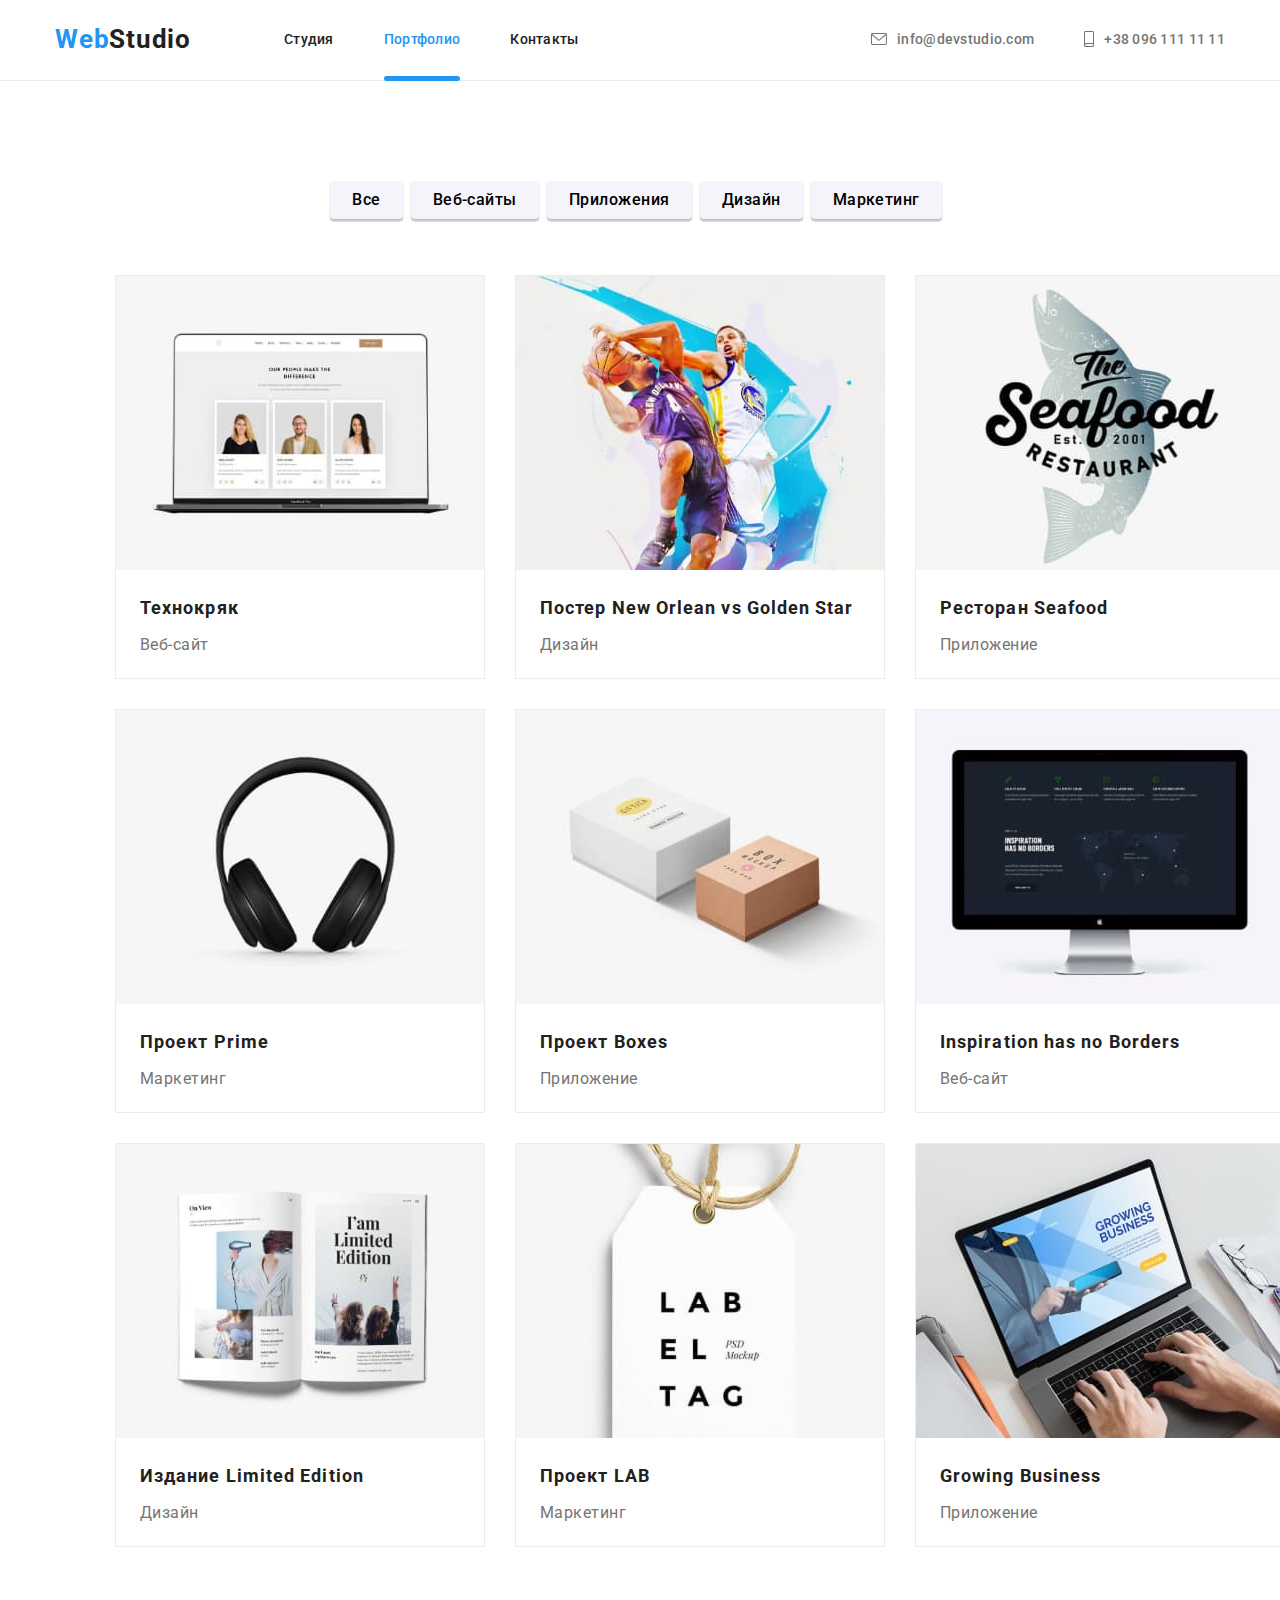
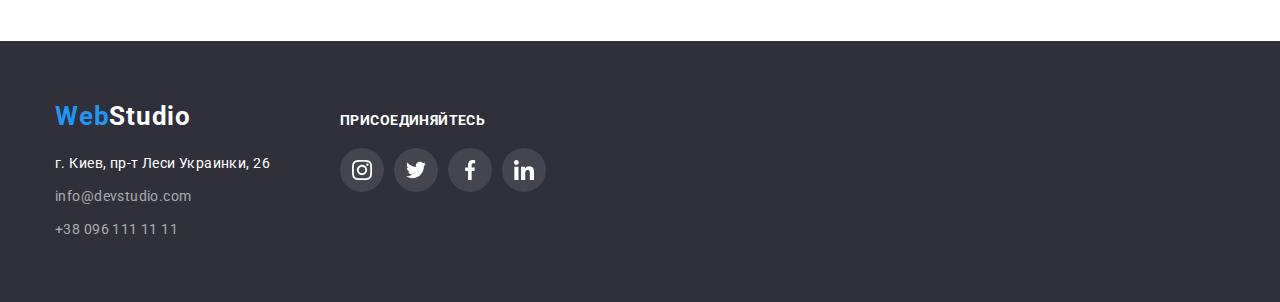
==== portfolio.html @ c692334c "add" ====
<!DOCTYPE html>
<html lang="ru">
<head>
    <meta charset="UTF-8">
    <meta http-equiv="X-UA-Compatible" content="IE=edge">
    <meta name="viewport" content="width=device-width, initial-scale=1.0">
    <title>Эффективные решения для вашего бизнеса</title>
    <link rel="preconnect" href="https://fonts.googleapis.com">
    <link rel="preconnect" href="https://fonts.gstatic.com" crossorigin>
    <link href="https://fonts.googleapis.com/css2?family=Raleway:wght@700&family=Roboto:wght@400;500;700;900&display=swap" rel="stylesheet">
    <link rel="stylesheet" href="https://cdnjs.cloudflare.com/ajax/libs/modern-normalize/1.1.0/modern-normalize.min.css">
    <link rel="stylesheet" href="./css/style.css">
    
</head>
<body>
    <header class="header">
        <div class="container header-container">
        <a class="header-logo link" href="./index.html"><span class="header-logo-web">Web</span>Studio</a>
        <nav class="header-nav">
            <ul class="list header-list">
                <li class="header-item"><a class="link header-link" href="./index.html"
                    rel="noopener noreferrer">Студия</a></li>
                <li class="header-item"><a class="link header-link current" href="./portfolio.html"
                    rel="noopener noreferrer">Портфолио</a></li>
                <li class="header-item"><a class="link header-link" href="">Контакты</a></li>            
             </ul>
        </nav>         
                        
            <ul class="list header-tel-item">
                <li class="header-mail-img">
                    <a class="link header-tel" href="mailto:info@devstudio.com">
                        <svg class="header-mail" width="16" height="12">
                            <use href="./images/icons.svg#icon-envelope">
                             </use>
                        </svg>                        
                        info@devstudio.com
                    </a>
                </li>
                <li class="header-mail-img">
                    <a class="link header-tel" href="tel:+380961111111">
                        
                        <svg class="header-mail" width="10" height="16">
                            <use href="./images/icons.svg#icon-smartphone">
                            </use>
                        </svg>
                        +38 096 111 11 11
                    </a>
                </li>
            </ul>
        
        </div>    
    </header>
<main>
    <section class="hero-portfolio">
        <div class="container">
        <ul class="list-btn" style="list-style:none;">
            <li>
                <button type="button" class="hero-list-btn">
                Все
                </button> 
            </li>
            <li>
                <button type="button" class="hero-list-btn">
                Веб-сайты
                </button> 
            </li>
            <li>
                <button type="button" class="hero-list-btn">
                Приложения
                </button> 
            </li>
            <li>
                <button type="button" class="hero-list-btn">
                Дизайн
                </button> 
            </li>
            <li>
                <button type="button" class="hero-list-btn">
                Маркетинг
                </button> 
            </li>
        </ul>
        </div>
    </section>
    <section class="portfolio">
        <div class="container">
        <ul class="portfolio-list" style="list-style:none;">
            <li class="portfolio-list-item">
                <div class="portfolio-list-item-wrap">
                <img src="./images/web-img-1.jpg" alt="Веб-сайт1"
                width="370"
                height="294">
                <p class="web-img-text">Технокряк это современная площадка распространения коронавируса. Компании используют эту платформу для цифрового шпионажа и атак на защищённые сервера конкурентов.
                </p>
                </div>
                <h3 class="portfolio-title">Технокряк</h3>
                <p class="portfolio-text">Веб-сайт</p>
            </li>
            <li class="portfolio-list-item">
                <div class="portfolio-list-item-wrap">
                <img src="./images/design-img-1.jpg" alt="Дизайн1"
                width="370"
                height="294">
                <p class="web-img-text">Технокряк это современная площадка распространения коронавируса. Компании используют эту платформу для цифрового шпионажа и атак на защищённые сервера конкурентов.
                </p>
                </div>
                <h3 class="portfolio-title">Постер New Orlean vs Golden Star</h3>
                <p class="portfolio-text">Дизайн</p>
            </li>
            <li class="portfolio-list-item">
                <div class="portfolio-list-item-wrap">
                <img src="./images/app-img-1.jpg" alt="Приложение1"
                width="370"
                height="294">
                <p class="web-img-text">Технокряк это современная площадка распространения коронавируса. Компании используют эту платформу для цифрового шпионажа и атак на защищённые сервера конкурентов.
                </p>
                </div>
                <h3 class="portfolio-title">Ресторан Seafood</h3>
                <p class="portfolio-text">Приложение</p>
            </li>
            <li class="portfolio-list-item">
                <div class="portfolio-list-item-wrap">
                <img src="./images/marketing-img-1.jpg" alt="Маркетинг1"
                width="370"
                height="294">
                <p class="web-img-text">Технокряк это современная площадка распространения коронавируса. Компании используют эту платформу для цифрового шпионажа и атак на защищённые сервера конкурентов.
                </p>
                </div>
                <h3 class="portfolio-title">Проект Prime</h3>
                <p class="portfolio-text">Маркетинг</p>
            </li>
            <li class="portfolio-list-item">
                <div class="portfolio-list-item-wrap">
                <img src="./images/app-img-2.jpg" alt="Приложение2"
                width="370"
                height="294">
                <p class="web-img-text">Технокряк это современная площадка распространения коронавируса. Компании используют эту платформу для цифрового шпионажа и атак на защищённые сервера конкурентов.
                </p>
                </div>
                <h3 class="portfolio-title">Проект Boxes</h3>
                <p class="portfolio-text">Приложение</p>
            </li>
            <li class="portfolio-list-item">
                <div class="portfolio-list-item-wrap">
                <img src="./images/web-img-2.jpg" alt="Веб-сайт2"
                width="370"
                height="294">
                <p class="web-img-text">Технокряк это современная площадка распространения коронавируса. Компании используют эту платформу для цифрового шпионажа и атак на защищённые сервера конкурентов.
                </p>
                </div>
                <h3 class="portfolio-title" lang="en">Inspiration has no Borders</h3>
                <p class="portfolio-text">Веб-сайт</p>
            </li>
            <li class="portfolio-list-item">
                <div class="portfolio-list-item-wrap">
                <img src="./images/design-img-2.jpg" alt="Дизайн2"
                width="370"
                height="294">
                <p class="web-img-text">Технокряк это современная площадка распространения коронавируса. Компании используют эту платформу для цифрового шпионажа и атак на защищённые сервера конкурентов.
                </p>
                </div>
                <h3 class="portfolio-title">Издание Limited Edition</h3>
                <p class="portfolio-text">Дизайн</p>
            </li>
            <li class="portfolio-list-item">
                <div class="portfolio-list-item-wrap">
                <img src="./images/marketing-img-2.jpg" alt="Маркетинг2"
                width="370"
                height="294">
                <p class="web-img-text">Технокряк это современная площадка распространения коронавируса. Компании используют эту платформу для цифрового шпионажа и атак на защищённые сервера конкурентов.
                </p>
                </div>
                <h3 class="portfolio-title">Проект LAB</h3>
                <p class="portfolio-text">Маркетинг</p>
            </li>
            <li class="portfolio-list-item">
                <div class="portfolio-list-item-wrap">
                <img src="./images/app-img-3.jpg" alt="Приложение3"
                width="370"
                height="294">
                <p class="web-img-text">Технокряк это современная площадка распространения коронавируса. Компании используют эту платформу для цифрового шпионажа и атак на защищённые сервера конкурентов.
                </p>
                </div>
                <h3 class="portfolio-title" lang="en">Growing Business</h3>
                <p class="portfolio-text">Приложение</p>
            </li>
        </ul>
    
        </div>
    </section>
</main>
<footer class="footer">
    <div class="container footer-all">
    <div class="footer-one">
    <a class="footer-name" href="./index.html"><span class="footer-name-web">Web</span>Studio</a>
        <address>                 
            <ul class="list2" style="list-style:none;">
                <li>
                    <a class="link footer-link-adress" href="https://goo.gl/maps/Z5e63TXr589WFTZRA" 
                    target="_blank"
                    rel="noopener noreferrer"
                    >г. Киев, пр-т Леси Украинки, 26</a>
                </li>        
                <li>
                    <a class="link footer-link" href="mailto:info@devstudio.com">info@devstudio.com</a>
                </li>
                <li>
                    <a class="link footer-link" href="tel:+380961111111">+38 096 111 11 11</a>
                </li>
             </ul>
        </address>
    </div>
    <div class="footer-two">
        <h3 class="footer-name-2">
            Присоединяйтесь
        </h3>
        <ul class="footer-name-2-list" style="list-style:none;">
            <li class="footer-social-item">
                <a href="" class="footer-social-link">
                    <svg class="footer-social-icon" width="20" height="20">
                        <use href="./images/icons.svg#icon-instagram"></use>
                    </svg>
                </a>
            </li>
            <li class="footer-social-item">
                <a href="" class="footer-social-link">
                    <svg class="footer-social-icon" width="20" height="20">
                        <use href="./images/icons.svg#icon-twitter"></use>
                    </svg>
                </a>
            </li>
            <li class="footer-social-item">
                <a href="" class="footer-social-link">
                    <svg class="footer-social-icon" width="20" height="20">
                        <use href="./images/icons.svg#icon-facebook"></use>
                    </svg>
                </a>
            </li>
            <li class="footer-social-item">
                <a href="" class="footer-social-link">
                    <svg class="footer-social-icon" width="20" height="20">
                        <use href="./images/icons.svg#icon-linkedin"></use>
                    </svg>
                </a>
            </li>
        </ul>
    </div>
    </div>
</footer>

</body>
</html>
---- css/style.css ----
html {
    box-sizing: border-box;
}
*,
*::before,
*::after {
    box-sizing: inherit;
}


h1,
h2,
h3,
h4,
h5,
h6,
p {
    margin: 0;
}

ul {
    margin: 0;
    padding: 0;
}
.li {
    display: inline-block;
}
button {
    cursor: pointer;
}

img {
    display: block;
}


:root {
--header-color: #212121;
--text-color: #757575;
--btn-color: #FFFFFF;
--accent-color:#2196F3;
--first-title-color: #ffffff;
--second-title-color: #212121;
}
body {
    font-family: "Roboto", sans-serif;
    color: grey;
    margin: 0;
}

.list {
    list-style: none;
}

.link {
    text-decoration: none;
}

.visually-hidden {
position: absolute;
white-space: nowrap;
width: 1px;
height: 1px;
overflow: hidden;
border: 0;
padding: 0;
clip: rect(0 0 0 0);
clip-path: inset(50%);
margin: -1px;
}

.container {
    width: 1200px;
    padding-left: 15px;
    padding-right: 15px;
    margin: 0 auto;
    /* outline: 2px solid tomato; */
}


/* ----------HEADER----------- */
.header {
    background-color: #FFFFFF;
    padding-top: 24px;
    padding-bottom: 25px;
    border-bottom: 1px solid #ECECEC;
    }
.header-logo {
    margin-right: 93px;

}
.header-item {
    margin-right: 50px;
}

.header-item:last-child {
    margin-right: 0;
}
.header-container {
    display: flex;
    align-items: center;
    width: 1200px;
    padding-left: 15px;
    padding-right: 15px;
    
}

.list {
    display: flex;
    margin-left: auto;
    list-style: none;
    font-weight: 500;
    justify-content: space-evenly    ;
    align-items: center;

  }
  
.header-logo {
    font-weight: bold;
    font-size: 26px;
    line-height: 1.19;
    letter-spacing: 0.03em;
    color: var(--header-color);
}
.header-logo-web {
    font-weight: bold;
    font-size: 26px;
    line-height: 1.19;
    letter-spacing: 0.03em;
    color: var(--accent-color); 
    
}
.header-link {
    font-weight: 500;
    font-size: 14px;
    line-height: 1.4;
    letter-spacing: 0.02em;
    color: var(--header-color);
    display: block;
    transition: color cubic-bezier(0.4, 0, 0.2, 1) 250ms;
}
.current {
    color: #2196F3;
    position: relative;
}
.current::after {
    content: "";
    width: 100%;
    height: 5px;
    border-radius: 3px;
    position: absolute;
    background-color: #2196F3;
    left: 0;
    bottom: -32px;

}

.header-link:hover, 
.header-link:focus {
    color: #2196F3;
}

.header-tel {
    font-weight: 500;
    font-size: 14px;
    line-height: 1.4;
    letter-spacing: 0.02em;
    color: var(--text-color);
    display: flex;  
    align-items: center;
    transition: color cubic-bezier(0.4, 0, 0.2, 1) 250ms;
}
.header-tel:last-child {
margin-left: 50px;
}

.header-contacts {
    margin-left: auto;
    display: flex;
    
}

.header-mail {
    align-items: center;
    margin-right: 10px;
    fill: var(--text-color);
    transition: fill cubic-bezier(0.4, 0, 0.2, 1) 250ms;
}
.header-tel:hover,
.header-tel:focus {
    color: #2196F3;
}
.header-tel:hover .header-mail,
.header-tel:focus .header-mail {
    fill: #2196F3;
}
/* .header-mail:hover,
.header-mail:focus {
    fill:var(--accent-color);
}
.header-mail-img:hover,
.header-mail-img:focus {
    fill:var(--accent-color);
} */
/* ----------HERO----------- */
.hero {
    background-color:#2F303A;
    background-image: linear-gradient(
        rgba(47, 48, 58, 0.4),
        rgba(47, 48, 58, 0.4)
    ),
    url(../images/hero-bg.jpg);
    background-repeat: no-repeat;
    background-position: center;
    background-size: cover;
    max-width: 1600px;
    height: 600px;
    margin: 0 auto;
    padding: 0;
    text-align: center;
    padding-top: 200px;
    /* padding-bottom: 200px; */
}
.hero-container {
    text-align: center;
    /* margin: 0 auto; */
}
.list-btn {
    display: flex;
    border-radius: 4px;
    padding: 6px 22px;
    /* display: inline-block; */
    text-align: center;
    align-items: center; 
    justify-content: center;
    
}

.hero-portfolio {
    padding-top: 94px;
    padding-bottom: 50px;
    background-color: white;
    /* margin-right: 100px;
    margin-left: 100px; */
}
.hero-title {
    margin-top: 0;
    margin-bottom: 0;
    font-family: "Roboto", sans-serif;
    font-weight: 900;
    font-size: 44px;
    line-height: 1.36;
    text-align: center;
    letter-spacing: 0.06em;
    text-transform: uppercase;
    color: var(--first-title-color);
    max-width: 696px;
    margin: auto;
   
}

.hero-btn {
    font-family: inherit; 
    font-weight: bold;
    font-size: 16px;
    line-height: 1.87;
    text-align: center;
    letter-spacing: 0.06em;
    color: var(--btn-color);
    background: #2196F3;
    cursor: pointer;
    box-shadow: 0px 4px 4px rgba(0, 0, 0, 0.15);
    border: none;
    border-radius: 4px;
    padding: 10px 32px;
    margin-top: 30px;
    margin-right: auto;
    margin-left: auto;
    margin-bottom: 200px;
    
}
.hero-list-btn {
    font-family: "Roboto", sans-serif;
    font-style: normal;
    font-weight: 500;
    font-size: 16px;
    line-height: 1.62;
    text-align: center;
    letter-spacing: 0.03em;
    cursor: pointer;
    background: #F5F4FA;
    border: none;
    box-shadow: 0px 3px 1px rgba(0, 0, 0, 0.1), 0px 1px 2px rgba(0, 0, 0, 0.08), 0px 2px 2px rgba(0, 0, 0, 0.12);
    border-radius: 4px;
    padding: 6px 22px;
    /* margin-bottom: 50px; */
    margin-right: 8px;
    display: inline-block;
    transition: color cubic-bezier(0.4, 0, 0.2, 1) 250ms, background cubic-bezier(0.4, 0, 0.2, 1) 250ms;
}

.hero-list-btn:hover, 
.hero-list-btn:focus {
    color: var(--btn-color);
    background: #2196F3;
}
/* ----------ABOUT----------- */
.about {
    background-color: white;
    padding-top: 94px;
    padding-bottom: 94px;
    /* margin-left: 215px;
    margin-right: 215px; */
    
}
.about-item:nth-child(1) {
margin-left: 0;
}

.about-list {
    display: flex;
    }
/* .about-list + .about-list {
    margin-left: 30px;
} */
/* .about-item::before {
    content: "";
    display: block;
    height: 120px;
    background-color: #F5F4FA;
    background-position: center;
    margin-bottom: 30px;
    border-radius: 4px;
} */
.about-item-title {
    font-family: "Roboto", sans-serif;
    font-weight: bold;
    font-size: 14px;
    line-height: 1.14;
    letter-spacing: 0.03em;
    text-transform: uppercase;
    color: var(--second-title-color);
    margin-bottom: 10px;
    
}
.about-item-text {
    font-weight: normal;
    font-size: 14px;
    line-height: 1.71;
    letter-spacing: 0.03em;
    color: var(--text-color);
    /* margin-bottom: 94px; */
    
    
}
.about-item-photo-img {
    display: flex;
    justify-content: center;
}
.about-item-title-img + .about-item-title-img {
    margin-left: 30px;
}
.about-item-link {
    width: 270px;
    height: 120px;
    background-color: #F5F4FA;
    border-radius: 4px;
    display: flex;
    justify-content: center;
    align-items: center;
    border: 1px solid #F5F4FA;
    box-sizing: border-box;
    margin-bottom: 30px;
    
}
/* ----------IMAGES----------- */
.images {
    padding-top: 0px;
    padding-bottom: 94px;
    background-color: white;
    /* margin-left: 215px;
    margin-right: 215px; */
}
.after-title {
    font-family: "Roboto", sans-serif;
    font-style: normal;
    font-weight: bold;
    font-size: 36px;
    line-height: 1.17;
    text-align: center;
    letter-spacing: 0.03em;
    color: var(--second-title-color);
    margin-bottom: 50px;
    /* padding-top: 94px; */
}
.about-img {
    display: flex;
    flex-wrap: wrap;
    margin-left: -30px;
    margin-bottom: -30px;
}
.about-list-img {
    flex-basis: calc(100% / 3 - 30px);
    margin-left: 30px;
    margin-bottom: 30px;
    position: relative;
}
.about-list-img-text {
    position: absolute;
    background-color: rgba(47, 48, 58, 0.8);
    color: #FFFFFF;
    font-weight: bold;
    font-size: 14px;
    line-height: 16px;
    text-align: center;
    text-transform: uppercase;
    letter-spacing: 0.03em;
    width: 370px;
    height: 70px;
    padding: 27px 82px 27px 82px;
    display: flex;
    transform: translateY(-100%);
    
}
/* ----------TEAM----------- */
.about-team {
    display: flex;
    flex-wrap: nowrap;
    margin-left: -30px;
    margin-bottom: -30px;
    
}
/* .about-item:not(:last-child) {
    margin-right: 30px; */
.about-item {
    flex-basis: calc(100% / 4 - 30px);
    margin-left: 30px;
    margin-bottom: 30px;
    /* width: 270px;
    height: 75px; */
}

/* .about-list li:not(:first-child) {
    margin-left: 30px;
} */
.about-item-name {
    padding-top: 30px;
    padding-bottom: 10px;
}
/* .about-item-profession {
    padding-bottom: 30px;
} */
.about-item-img {
    flex-basis: calc(100% / 4 - 30px);
    margin-left: 30px;
    margin-bottom: 30px;
    box-shadow: 0px 1px 3px rgba(0, 0, 0, 0.12), 0px 1px 1px rgba(0, 0, 0, 0.14), 0px 2px 1px rgba(0, 0, 0, 0.2);
    border-radius: 0px 0px 4px 4px;
    background: #ffff;
}
.team {
    padding-top: 94px;
    padding-bottom: 94px;
    background-color: #F5F4FA;
    /* margin-left: 215px;
    margin-right: 215px; */
}
.about-item-name {
    font-family: "Roboto", sans-serif;
    font-style: normal;
    font-weight: 500;
    font-size: 16px;
    line-height: 1.19;
    text-align: center;
    letter-spacing: 0.03em;
    color: var(--second-title-color);
}
.about-item-profession {
    font-family: "Roboto", sans-serif;
    font-style: normal;
    font-weight: normal;
    font-size: 16px;
    line-height: 1.19;
    text-align: center;
    letter-spacing: 0.03em;
    color: var(--text-color);
    margin-bottom: 16px;
}
.about-item-content {
    margin-bottom: 30px;
}
.about-team-social-list {
    display: flex;
    justify-content: center;
}
.about-team-social-item + .about-team-social-item {
    margin-left: 10px;
}
.about-team-social-link {
    width: 44px;
    height: 44px;
    background-color: #ffffff;
    display: flex;
    justify-content: center;
    align-items: center;
    border-radius: 50%;
    transition: background-color cubic-bezier(0.4, 0, 0.2, 1) 250ms;
}
.about-team-social-icon {
    fill: #AFB1B8;
    transition: fill cubic-bezier(0.4, 0, 0.2, 1) 250ms;
}
.about-team-social-link:hover,
.about-team-social-link:focus {
    background-color: #2196F3;
}
.about-team-social-link:hover .about-team-social-icon,
.about-team-social-link:focus .about-team-social-icon{
    fill: #FFFFFF;
}

/* ----------MENU----------- */
.portfolio {
    background-color: white;
    padding-bottom: 94px;
    margin-right: 100px;
    margin-left: 100px;
}
.portfolio-list {
    display: flex;
    flex-wrap: wrap;
    /* margin-left: -30px;
    margin-bottom: -30px; */
    margin: -15px;
}
.portfolio-list-item-wrap {
    position: relative;
    overflow: hidden;
}
.portfolio-list-item:hover .web-img-text {
    transform: translateY(0);
}
.web-img-text {
    position: absolute;
    top: 0;
    left: 0;
    background-color: rgba(33, 150, 243, 0.9);
    color: #FFFFFF;
    font-weight: normal;
    line-height: 35px;
    padding: 63px 24px 63px 24px;
    height: 100%;
    transform: translateY(100%);
    transition: transform 300ms linear;
    
}
.portfolio-list-item {
    flex-basis: calc(100% / 3 - 30px);
    /* margin-left: 30px;
    margin-bottom: 30px; */
    width: 370px;
    height: 404px;
    margin: 15px;
    border: 1px solid #ECECEC;
    cursor: pointer;
    transition: box-shadow cubic-bezier(0.4, 0, 0.2, 1) 250ms;
    position: relative;
}
.portfolio-list-item:hover, 
.portfolio-list-item:focus {
    box-shadow: 0px 1px 1px rgba(0, 0, 0, 0.12),
     0px 4px 4px rgba(0, 0, 0, 0.06),
     1px 4px 6px rgba(0, 0, 0, 0.16);
}
/* .portfolio-list-item:nth-child(3n) {
    margin-right: 0;
} */

.portfolio-title {
    font-weight: bold;
    font-size: 18px;
    line-height: 2;
    letter-spacing: 0.06em;
    color: var(--second-title-color);
    padding: 20px 24px 2px 24px;
}
.portfolio-text {
    font-weight: normal;
    font-size: 16px;
    line-height: 1.87;
    letter-spacing: 0.03em;
    color: var(--text-color);
    padding: 2px 24px 20px 24px;
}
/* ----------CLIENTS----------- */
.clients {
    margin-top: 94px;
}
.about-clients {
    display: flex;
    justify-content: center;
    margin-bottom: 94px;
}
.about-clients-img + .about-clients-img {
    margin-left: 30px;
}
.about-clients-link {
    width: 170px;
    height: 92px;
    background-color: #ffffff;
    display: flex;
    justify-content: center;
    align-items: center;
    border: 1px solid #AFB1B8;
    box-sizing: border-box;
    border-radius: 4px;
    color: #AFB1B8;
    transition: border cubic-bezier(0.4, 0, 0.2, 1) 250ms;
}
.about-clients-icon {
    fill: #AFB1B8;
    transition: fill cubic-bezier(0.4, 0, 0.2, 1) 250ms;
}
.about-clients-link:hover,
.about-clients-link:focus {
        border: 1px solid #2196F3;
}
.about-clients-link:hover .about-clients-icon,
.about-clients-link:focus .about-clients-icon {
    
    fill: #2196F3;
    
}
/* ----------FOOTER----------- */
.footer {
    background-color: #2F303A;
    padding-top: 60px;
    padding-bottom: 60px;
    /* margin-left: 215px;
    margin-right: 215px; */
    
}

.footer-name {
    font-weight: bold;
    font-size: 26px;
    line-height: 1.19;
    letter-spacing: 0.03em;
    color: var(--btn-color);
    text-decoration: none;
    display: inline-block;    
    margin-bottom: 20px;
    
}
.footer-name-web {
    font-weight: bold;
    font-size: 26px;
    line-height: 1.19;
    letter-spacing: 0.03em;
    color: var(--accent-color);
    text-decoration: none;
    
}

.footer-link-adress {
    font-style: normal;
    font-weight: normal;
    font-size: 14px;
    line-height: 1.71;
    letter-spacing: 0.03em;
    color: var(--first-title-color);
    /* margin-bottom: 9px; */
    display: inline-block;
    transition: color cubic-bezier(0.4, 0, 0.2, 1) 250ms;
    
}
.footer-link {
    font-style: normal;
    font-weight: normal;
    font-size: 14px;
    line-height: 1.71;
    letter-spacing: 0.03em;
    color: rgba(255, 255, 255, 0.6);
    /* margin-bottom: 9px; */
    display: inline-block;
    transition: color cubic-bezier(0.4, 0, 0.2, 1) 250ms;
}
.list2 li:not(:last-child) {
    margin-bottom: 9px;    
}

.footer-link-adress:hover, 
.footer-link-adress:focus,
.footer-link:hover, 
.footer-link:focus {
    color: var(--accent-color);
}
.footer-name-2-list {
    display: flex;
    justify-content: center;
}
.footer-social-itemm + .footer-social-item {
    margin-left: 10px;
}
.footer-social-link {
    width: 44px;
    height: 44px;
    background: rgba(255, 255, 255, 0.1);
    display: flex;
    justify-content: center;
    align-items: center;
    border-radius: 50%;
    margin-right: 10px;
    transition: background-color cubic-bezier(0.4, 0, 0.2, 1) 250ms;
}
.footer-social-icon {
    fill: #ffffff;
    transition: fill cubic-bezier(0.4, 0, 0.2, 1) 250ms;
}
.footer-social-link:hover,
.footer-social-link:focus {
    background-color: #2196F3;
}
.footer-social-link:hover .footer-social-icon,
.footer-social-link:focus .footer-social-icon{
    fill: #FFFFFF;
}

.footer-all {
    display: flex;
    align-items: baseline;
}
.footer-two {
    margin-left: 70px;

}
.footer-name-2 {
    margin-bottom: 20px;
    font-family: Roboto;
    font-weight: bold;
    font-size: 14px;
    line-height: 16px;
    letter-spacing: 0.03em;
    text-transform: uppercase;
    color: #FFFFFF;
}
.backdrop {
    position: fixed;
    top: 0;
    background-color: rgba(0, 0, 0, 0.2);
    width: 100vw;
    height: 100vh;
    transition: opacity 500ms, visibility 500ms;
}
.backdrop.is-hidden .modal{
    transform: scale(0.5);
}
.modal {
    width: 528px;
    min-height: 581px;
    background-color: #ffffff;
    border-radius: 4px;
    position: absolute;
    top: 50%;
    left: 50%;
    transform: translate(-50%, -50%) scale(1);
    transition: transform 500ms;
    transition-property: background-color;
    padding: 35px;

    
}
.modal:hover {
    /* background-color: rgba(0, 0, 0, 0.2); */
    transition: transform 500ms;
  }
.modal-close {
    width: 30px;
    height: 30px;
    border-radius: 50%;
    background-color: transparent;
    display: flex;
    align-items: center;
    justify-content: center;
    position: absolute;
    top: 8px;
    right: 8px;
    background: #FFFFFF;
    border: 1px solid rgba(0, 0, 0, 0.1);
    box-sizing: border-box;
    padding: 0;
}
.modal-close-icon {
    color: #000000;
    align-items: center;
    justify-content: center;
}
.is-hidden {
    opacity: 0;
    pointer-events: none;
    visibility: hidden;
}
.modal-title {
    font-size: 20px;
    line-height: 23px;
    text-align: center;
    letter-spacing: 0.03em;
    color: #212121;
}
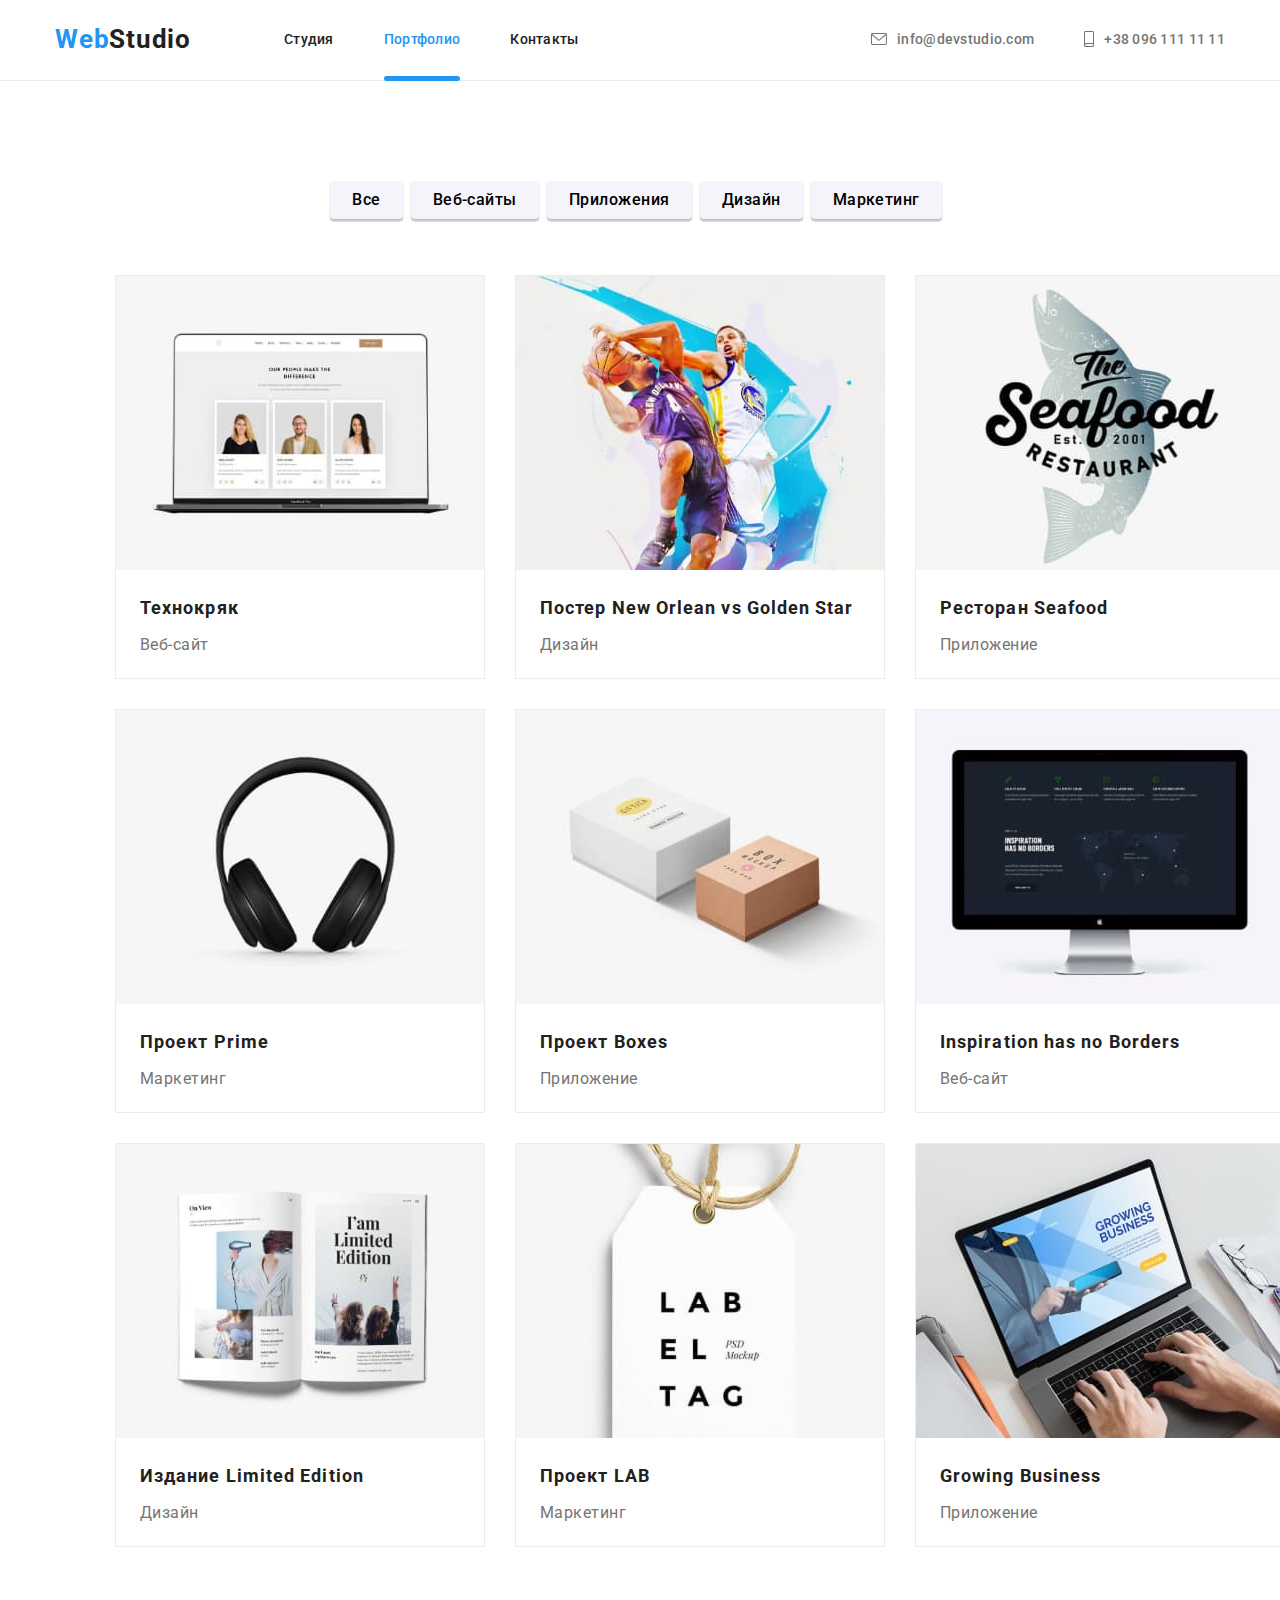
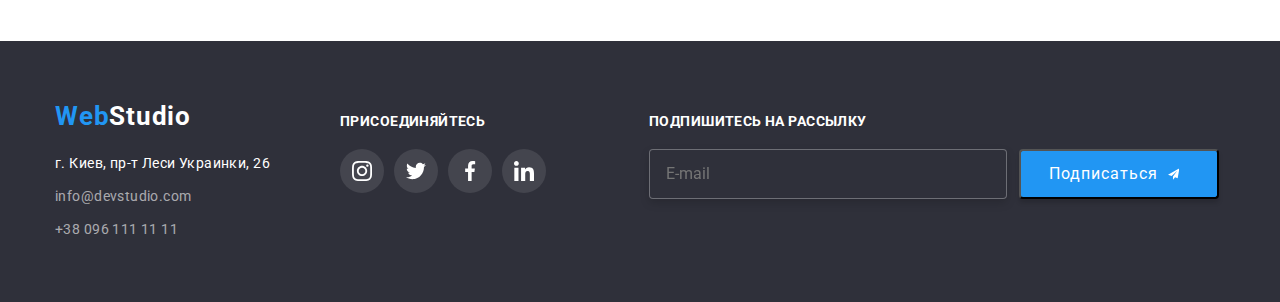
==== commit 83b669cc: "add" ====
--- a/portfolio.html
+++ b/portfolio.html
@@ -245,6 +245,27 @@
             </li>
         </ul>
     </div>
+    <div class="footer-three">
+        <form action="">
+        <h3 class="footer-name-3">
+            Подпишитесь на рассылку
+        </h3>
+        <label class="footer-three-email" for="footer-email"></label>
+                <input type="email" 
+                    class="footer-input" 
+                    name="footer-email"
+                    required 
+                    id="footer-email"
+                    placeholder="E-mail"
+                />
+    </div>
+    <button type="submit" class="footer-button">Подписаться
+        <svg class="footer-button-icon" width="24" height="24">
+            <use href="./images/icons.svg#icon-icon-send"></use>
+        </svg>
+    </button>
+</form>
+</div>
     </div>
 </footer>
 
--- a/css/style.css
+++ b/css/style.css
@@ -171,7 +171,7 @@
     transition: color cubic-bezier(0.4, 0, 0.2, 1) 250ms;
 }
 .header-tel:last-child {
-margin-left: 50px;
+    margin-left: 50px;
 }
 
 .header-contacts {
@@ -314,7 +314,7 @@
     
 }
 .about-item:nth-child(1) {
-margin-left: 0;
+    margin-left: 0;
 }
 
 .about-list {
@@ -728,13 +728,14 @@
 
 .footer-all {
     display: flex;
-    align-items: baseline;
+    /* align-items: baseline; */
+  
 }
 .footer-two {
     margin-left: 70px;
 
 }
-.footer-name-2 {
+.footer-name-2, .footer-name-3 {
     margin-bottom: 20px;
     font-family: Roboto;
     font-weight: bold;
@@ -743,6 +744,42 @@
     letter-spacing: 0.03em;
     text-transform: uppercase;
     color: #FFFFFF;
+    padding-top: 12px;
+}
+.footer-three {
+    margin-left: 93px;
+
+}
+.footer-input {
+    width: 358px;
+    height: 50px;
+    border: 1px solid rgba(255, 255, 255, 0.3);
+    filter: drop-shadow(0px 4px 4px rgba(0, 0, 0, 0.15));
+    border-radius: 4px;
+    background-color: #2F303A;
+    padding-left: 16px;
+    padding-top: 15px;
+    padding-bottom: 15px;
+}
+.footer-button {
+    margin-left: 12px;
+    margin-top: 48px;
+    width: 200px;
+    height: 50px;
+    background: #2196F3;
+    box-shadow: 0px 4px 4px rgba(0, 0, 0, 0.15);
+    border-radius: 4px;
+    font-size: 16px;
+    line-height: 30px;
+    color: #FFFFFF;
+    text-align: center;
+    letter-spacing: 0.06em;
+    display: flex;
+    align-items: center;
+    padding: 10px 10px 10px 28px;
+}
+.footer-button-icon {
+    margin: 13px 28px 13px 10px;
 }
 .backdrop {
     position: fixed;
@@ -801,9 +838,92 @@
     visibility: hidden;
 }
 .modal-title {
+    font-style: normal;
+    font-weight: bold;
     font-size: 20px;
     line-height: 23px;
     text-align: center;
     letter-spacing: 0.03em;
     color: #212121;
+    margin-bottom: 30px;
+}
+.input-text {
+    font-size: 12px;
+    color: #757575;
+    display: block;
+    margin-bottom: 4px;
+}
+.form-input {
+    width: 100%;
+    height: 40px;
+    border: 1px solid rgba(33, 33, 33, 0.2);
+    border-radius: 4px;
+    padding-left: 40px;
+    cursor: pointer;
+    transition: 500ms;
+}
+.form-firld {
+    margin-bottom: 10px;
+    
+}
+.form-text {
+    width: 100%;
+    height: 120px;
+    border: 1px solid rgba(33, 33, 33, 0.2);
+    border-radius: 4px;
+    padding: 12px 16px 12px 16px;
+    resize: none;
+    transition: 500ms;
+    cursor: pointer;
+}
+.field {
+    font-size: 14px;
+    line-height: 24px;
+    letter-spacing: 0.03em;
+    color: #757575;
+    border: none;
+    padding-bottom: 10px;
+}
+.field-button {
+    font-size: 14px;
+    line-height: 24px;
+    letter-spacing: 0.03em;
+    color: #757575;
+    border: none;
+    padding: 0;
+    
+}
+.checkbox-button {
+    position: absolute;
+    width: 200px;
+    height: 50px;
+    background: #2196F3;
+    box-shadow: 0px 4px 4px rgba(0, 0, 0, 0.15);
+    border-radius: 4px;
+    margin-left: auto;
+    margin-right: auto;
+    margin-top: 30px;
+    font-weight: bold;
+    font-size: 16px;
+    line-height: 30px;
+    align-items: center;
+    letter-spacing: 0.06em;
+    color: #FFFFFF;
+
+}
+.form-input:focus {
+    border-color:  #2196F3;
+}
+.form-input:focus + .input-icon {
+    fill: #2196F3;
+}
+.input-wrap {
+    position: relative;
+}
+.input-icon {
+    position: absolute;
+    left: 12px;
+    top: 50%;
+    transform: translateY(-50%);
+    transition: fill 500ms;
 }